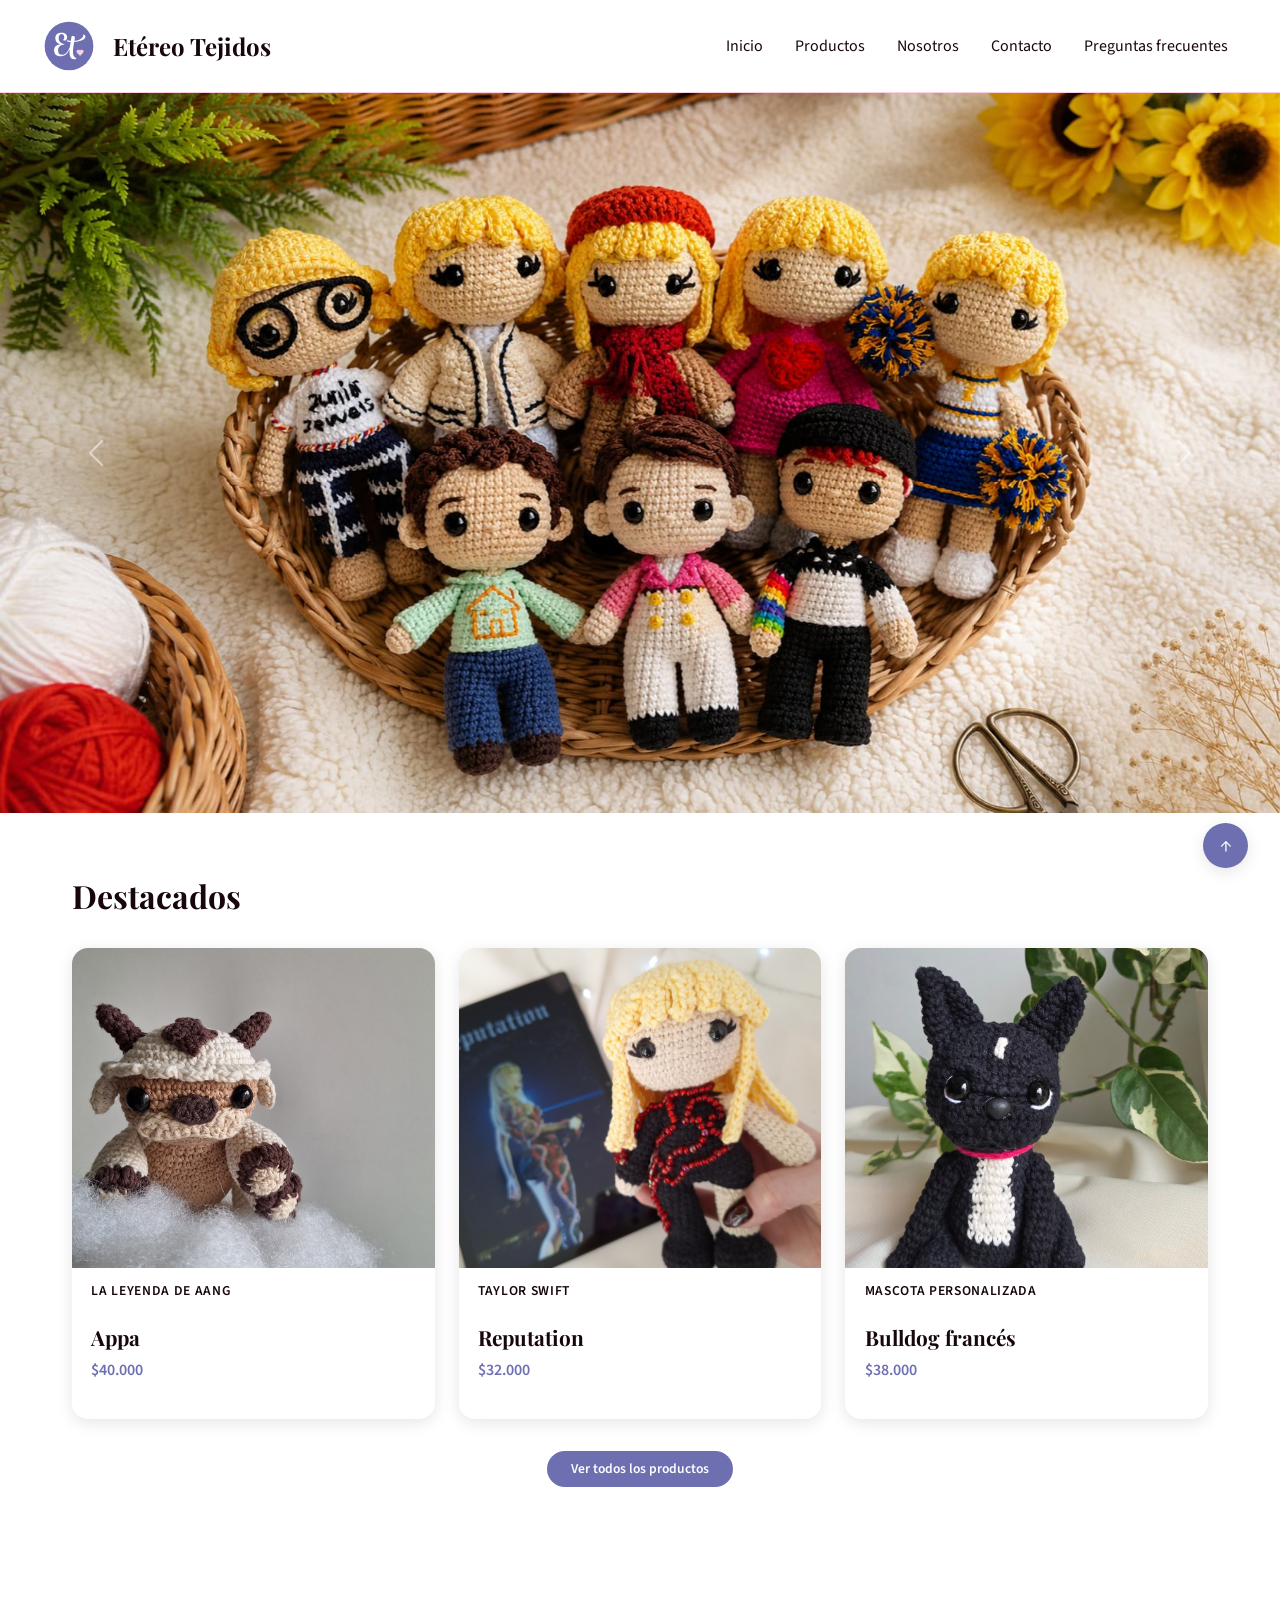
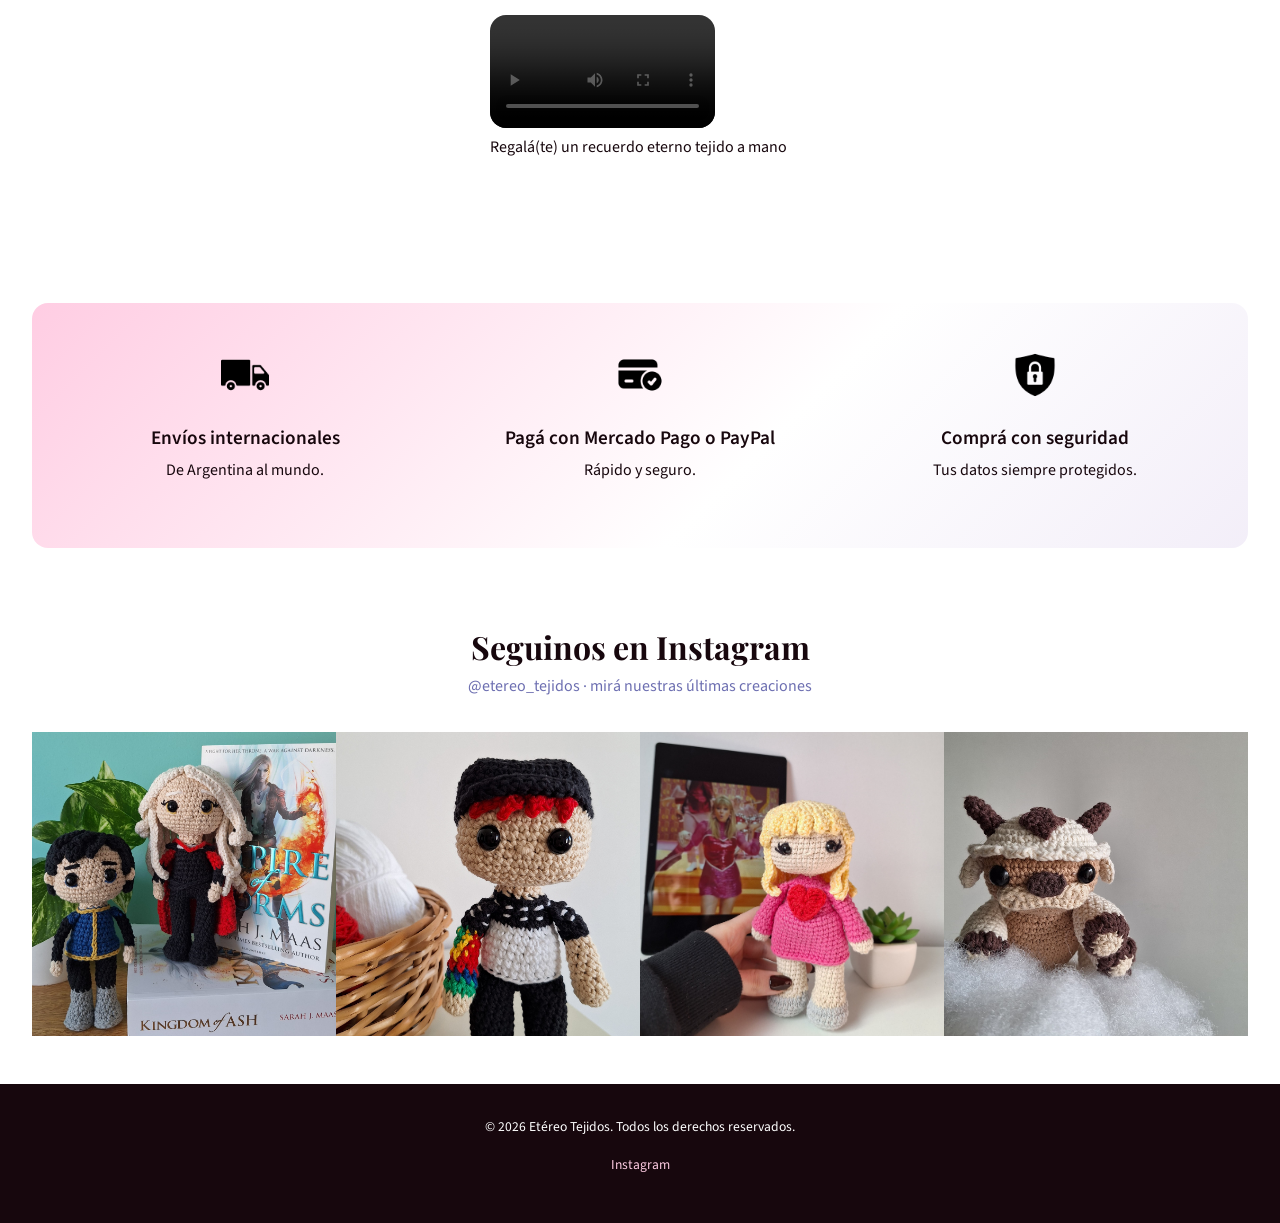
==== index.html @ 9ed5198d "fix: indentacion" ====
<!doctype html>
<html lang="es">
  <head>
    <meta charset="UTF-8" />
    <meta name="viewport" content="width=device-width, initial-scale=1.0" />
    <title>Etéreo Tejidos</title>
    <link rel="icon" type="image/svg+xml" href="assets/img/logo.svg" />
    <link
      href="https://cdn.jsdelivr.net/npm/bootstrap@5.3.3/dist/css/bootstrap.min.css"
      rel="stylesheet"
    />
    <link href="https://unpkg.com/aos@2.3.1/dist/aos.css" rel="stylesheet" />
    <link rel="stylesheet" href="styles/styles.css" />
  </head>

  <body>
    <header>
      <nav class="navbar navbar-expand-lg nav-etereo">
        <div class="container-fluid">
          <a class="navbar-brand" href="index.html">
            <img
              src="assets/img/logo.svg"
              alt="Logo Etéreo Tejidos"
              height="50"
            />
            Etéreo Tejidos
          </a>
          <button
            class="navbar-toggler"
            type="button"
            data-bs-toggle="collapse"
            data-bs-target="#navbarMenu"
          >
            <span class="navbar-toggler-icon"></span>
          </button>
          <div class="collapse navbar-collapse" id="navbarMenu">
            <ul class="navbar-nav ms-auto">
              <li class="nav-item">
                <a class="nav-link" href="../index.html">Inicio</a>
              </li>
              <li class="nav-item">
                <a class="nav-link" href="pages/productos.html">Productos</a>
              </li>
              <li class="nav-item">
                <a class="nav-link" href="pages/about.html">Nosotros</a>
              </li>
              <li class="nav-item">
                <a class="nav-link" href="pages/contacto.html">Contacto</a>
              </li>
              <li class="nav-item">
                <a class="nav-link" href="pages/faq.html"
                  >Preguntas frecuentes</a
                >
              </li>
            </ul>
          </div>
        </div>
      </nav>
    </header>

    <main>
      <section class="hero">
        <div id="carouselHero" class="carousel slide" data-bs-ride="carousel">
          <div class="carousel-inner">
            <div class="carousel-item active">
              <img
                src="assets/img/hero.jpg"
                class="d-block w-100"
                alt="Amigurumis tejidos a crochet de Etéreo Tejidos"
              />
            </div>
            <div class="carousel-item">
              <img
                src="assets/img/hero2.jpg"
                class="d-block w-100"
                alt="Colección de amigurumis de Etéreo Tejidos"
              />
            </div>
          </div>
          <button
            class="carousel-control-prev"
            type="button"
            data-bs-target="#carouselHero"
            data-bs-slide="prev"
          >
            <span class="carousel-control-prev-icon"></span>
          </button>
          <button
            class="carousel-control-next"
            type="button"
            data-bs-target="#carouselHero"
            data-bs-slide="next"
          >
            <span class="carousel-control-next-icon"></span>
          </button>
        </div>
      </section>

      <section class="con-contenedor">
        <div class="contenedor">
          <article>
            <h2 class="titulo-destacados">Destacados</h2>
            <div class="productos-destacados">
              <article
                class="etereo-card"
                data-aos="fade-up"
                data-aos-delay="0"
              >
                <figure>
                  <img src="assets/img/producto-1.jpg" alt="Appa producto 1" />
                  <figcaption>La leyenda de Aang</figcaption>
                </figure>
                <div class="card-info">
                  <h4>Appa</h4>
                  <p class="precio">$40.000</p>
                </div>
              </article>

              <article
                class="etereo-card"
                data-aos="fade-up"
                data-aos-delay="100"
              >
                <figure>
                  <img
                    src="assets/img/producto-2.jpg"
                    alt="Taylor Swift Reputation producto 2"
                  />
                  <figcaption>Taylor Swift</figcaption>
                </figure>
                <div class="card-info">
                  <h4>Reputation</h4>
                  <p class="precio">$32.000</p>
                </div>
              </article>

              <article
                class="etereo-card"
                data-aos="fade-up"
                data-aos-delay="200"
              >
                <figure>
                  <img
                    src="assets/img/producto-3.jpg"
                    alt="Mascota personalizada producto 3"
                  />
                  <figcaption>Mascota personalizada</figcaption>
                </figure>
                <div class="card-info">
                  <h4>Bulldog francés</h4>
                  <p class="precio">$38.000</p>
                </div>
              </article>
            </div>

            <div class="ver-mas">
              <a href="pages/productos.html" class="btn-ver-mas"
                >Ver todos los productos</a
              >
            </div>
          </article>
        </div>
      </section>

      <section class="seccion-video">
        <!-- VIDEO -->
        <div class="contenedor">
          <article>
            <figure>
              <video controls>
                <source src="assets/video/proceso.mp4" type="video/mp4" />
                Tu navegador no soporta la reproducción de video.
              </video>
              <figcaption>
                Regalá(te) un recuerdo eterno tejido a mano
              </figcaption>
            </figure>
          </article>
        </div>
      </section>

      <section>
        <!-- ENVIOS Y MEDIOS DE PAGO -->
        <article class="info-grid">
          <article style="grid-area: envio">
            <figure>
              <img
                src="assets/img/icono-envio.png"
                alt="Ícono de camión de envío"
              />
            </figure>
            <h4>Envíos internacionales</h4>
            <p>De Argentina al mundo.</p>
          </article>

          <article style="grid-area: pago">
            <figure>
              <img
                src="assets/img/icono-pago.png"
                alt="Ícono de tarjeta de crédito"
              />
            </figure>
            <h4>Pagá con Mercado Pago o PayPal</h4>
            <p>Rápido y seguro.</p>
          </article>

          <article style="grid-area: seguridad">
            <figure>
              <img
                src="assets/img/icono-seguridad.png"
                alt="Ícono de candado de seguridad"
              />
            </figure>
            <h4>Comprá con seguridad</h4>
            <p>Tus datos siempre protegidos.</p>
          </article>
        </article>
      </section>

      <section class="seccion-instagram">
        <article>
          <h2>Seguinos en Instagram</h2>
          <p>
            <a
              href="https://www.instagram.com/etereo_tejidos/"
              target="_blank"
              rel="noopener noreferrer"
              >@etereo_tejidos</a
            >
            · mirá nuestras últimas creaciones
          </p>

          <div class="instagram-grid">
            <article>
              <a
                href="https://www.instagram.com/reel/DXNbcDFDBw8/?utm_source=ig_web_copy_link&igsh=NTc4MTIwNjQ2YQ=="
                target="_blank"
                rel="noopener noreferrer"
              >
                <figure>
                  <img
                    src="assets/img/ig-post-1.jpg"
                    alt="Posteo de Instagram de Etéreo Tejidos"
                  />
                </figure>
              </a>
            </article>

            <article>
              <a
                href="https://www.instagram.com/reel/DIkQFXWsaHO/?utm_source=ig_web_copy_link&igsh=NTc4MTIwNjQ2YQ=="
                target="_blank"
                rel="noopener noreferrer"
              >
                <figure>
                  <img
                    src="assets/img/ig-post-2.jpg"
                    alt="Posteo de Instagram de Etéreo Tejidos"
                  />
                </figure>
              </a>
            </article>

            <article>
              <a
                href="https://www.instagram.com/reel/DHWIsgWRXiQ/?utm_source=ig_web_copy_link&igsh=NTc4MTIwNjQ2YQ=="
                target="_blank"
                rel="noopener noreferrer"
              >
                <figure>
                  <img
                    src="assets/img/ig-post-3.jpg"
                    alt="Posteo de Instagram de Etéreo Tejidos"
                  />
                </figure>
              </a>
            </article>

            <article>
              <a
                href="https://www.instagram.com/etereo_tejidos/reel/DDe9l4NRICn/"
                target="_blank"
                rel="noopener noreferrer"
              >
                <figure>
                  <img
                    src="assets/img/ig-post-4.jpg"
                    alt="Posteo de Instagram de Etéreo Tejidos"
                  />
                </figure>
              </a>
            </article>
          </div>
        </article>
      </section>
    </main>

    <footer>
      <p>© 2026 Etéreo Tejidos. Todos los derechos reservados.</p>
      <p>
        <a
          href="https://www.instagram.com/etereo_tejidos/"
          target="_blank"
          rel="noopener noreferrer"
          >Instagram</a
        >
      </p>
    </footer>
    <a href="#" class="btn-top">↑</a>
    <script src="https://cdn.jsdelivr.net/npm/bootstrap@5.3.3/dist/js/bootstrap.bundle.min.js"></script>
    <script src="https://unpkg.com/aos@2.3.1/dist/aos.js"></script>
    <script>
      AOS.init({
        duration: 1000,
        easing: "ease-out-cubic",
        once: true,
        offset: 50,
      });
    </script>
  </body>
</html>
---- styles/styles.css ----
@charset "UTF-8";
@import url("https://fonts.googleapis.com/css2?family=Playfair+Display:ital,wght@0,400;0,700;1,400&display=swap");
@import url("https://fonts.googleapis.com/css2?family=Source+Sans+3:wght@400;600&display=swap");
.contacto-contenido, .about-hero {
  display: flex;
  flex-direction: column;
  gap: 2rem;
  padding: 4rem 2rem;
  background-color: #ffcde3;
}

* {
  margin: 0;
  padding: 0;
  box-sizing: border-box;
}

body {
  font-family: "Source Sans 3", sans-serif;
  font-weight: 400;
  background-color: #ffffff;
  color: #17070d;
  overflow-x: hidden;
}

:root {
  --line-height-base: 1.6;
  --color-primario: #17070d;
  --color-secundario: #6d6fb1;
  --color-acento: #ffcde3;
}

a {
  color: #6d6fb1;
  text-decoration: none;
}
a:hover {
  color: #17070d;
}

section {
  padding: 4rem 2rem;
}

section.con-contenedor {
  padding: 4rem 0;
}

.contenedor {
  max-width: 1200px;
  margin: 0 auto;
  padding: 0 2rem;
}

.seccion-acento {
  background-color: #ffcde3;
}

h1 {
  font-family: "Playfair Display", serif;
  font-weight: 700;
  color: #17070d;
  font-size: 2.5rem;
}

h2 {
  font-family: "Playfair Display", serif;
  font-weight: 700;
  color: #17070d;
  font-size: 2rem;
}

h3 {
  font-family: "Playfair Display", serif;
  font-weight: 700;
  color: #17070d;
  font-size: 1.5rem;
}

h4 {
  font-family: "Source Sans 3", sans-serif;
  font-weight: 600;
  color: #17070d;
  font-size: 1.2rem;
}

p {
  font-family: "Source Sans 3", sans-serif;
  font-weight: 400;
  font-size: 1rem;
  line-height: 1.6;
}

header {
  background-color: #ffffff;
  padding: 0;
  border-bottom: 1px solid #ffcde3;
}

.nav-etereo {
  background-color: #ffffff;
  padding: 1rem 2rem;
}
.nav-etereo a.navbar-brand {
  font-family: "Playfair Display", serif;
  font-weight: 700;
  font-size: 1.5rem;
  color: #17070d;
  display: flex;
  align-items: center;
  gap: 1.2rem;
}
.nav-etereo .nav-link {
  font-family: "Source Sans 3", sans-serif;
  font-size: 1rem;
  color: #17070d;
}
.nav-etereo .nav-link:hover {
  color: #6d6fb1;
}
.nav-etereo .navbar-nav {
  gap: 1rem;
}

.btn-top {
  position: fixed;
  bottom: 2rem;
  right: 2rem;
  background-color: #6d6fb1;
  color: #ffffff;
  width: 45px;
  height: 45px;
  border-radius: 50%;
  display: flex;
  align-items: center;
  justify-content: center;
  font-size: 1.2rem;
  box-shadow: 0 4px 16px rgba(23, 7, 13, 0.1);
  transition: background-color 0.3s ease;
  z-index: 999;
}
.btn-top:hover {
  background-color: #17070d;
  color: #ffffff;
}

footer {
  background-color: #17070d;
  color: #ffffff;
  text-align: center;
  padding: 2rem;
}
footer p {
  color: #ffffff;
  font-size: 0.85rem;
}
footer a {
  color: #ffcde3;
}
footer a:hover {
  color: #ffffff;
}

@keyframes gradienteMovil {
  0% {
    background-position: 0% 50%;
  }
  50% {
    background-position: 100% 50%;
  }
  100% {
    background-position: 0% 50%;
  }
}
.seccion-video {
  display: flex;
  justify-content: center;
  padding: 4rem 2rem;
}
.seccion-video video {
  width: 100%;
  border-radius: 1rem;
}

.info-grid {
  display: grid;
  grid-template-areas: "envio" "pago" "seguridad";
  gap: 2rem;
  text-align: center;
  background: linear-gradient(135deg, #ffcde3 0%, #ffffff 30%, #d4c4e8 100%);
  background-size: 200% 200%;
  animation: gradienteMovil 8s ease infinite;
  padding: 3rem 2rem;
  border-radius: 1rem;
}
.info-grid img {
  width: 48px;
  height: 48px;
  margin-bottom: 0.8rem;
}
.info-grid h4 {
  margin-bottom: 0.5rem;
}

.btn-ver-mas {
  display: inline-block;
  padding: 0.8rem 2rem;
  background-color: #6d6fb1;
  color: #ffffff;
  border-radius: 2rem;
  font-family: "Source Sans 3", sans-serif;
  font-weight: 600;
  text-decoration: none;
  transition: background-color 0.3s ease, transform 0.3s ease;
}
.btn-ver-mas:hover {
  background-color: #17070d;
  color: #ffffff;
  transform: scale(1.05);
}
.btn-ver-mas {
  padding: 0.5rem 1.5rem;
  font-size: 0.85rem;
}

.btn-consulta {
  display: inline-block;
  padding: 0.8rem 2rem;
  background-color: #6d6fb1;
  color: #ffffff;
  border-radius: 2rem;
  font-family: "Source Sans 3", sans-serif;
  font-weight: 600;
  text-decoration: none;
  transition: background-color 0.3s ease, transform 0.3s ease;
}
.btn-consulta:hover {
  background-color: #17070d;
  color: #ffffff;
  transform: scale(1.05);
}
.btn-consulta {
  display: block;
  text-align: center;
  margin-top: 0.8rem;
  padding: 0.5rem 1.2rem;
  font-size: 0.85rem;
}

.btn-instagram {
  display: inline-block;
  padding: 0.8rem 2rem;
  background-color: #6d6fb1;
  color: #ffffff;
  border-radius: 2rem;
  font-family: "Source Sans 3", sans-serif;
  font-weight: 600;
  text-decoration: none;
  transition: background-color 0.3s ease, transform 0.3s ease;
}
.btn-instagram:hover {
  background-color: #17070d;
  color: #ffffff;
  transform: scale(1.05);
}
.btn-instagram {
  padding: 0.8rem 2rem;
}

.etereo-card {
  display: flex;
  flex-direction: column;
  background-color: #ffffff;
  border-radius: 1rem;
  box-shadow: 0 4px 16px rgba(23, 7, 13, 0.1);
  overflow: hidden;
  transition: transform 0.3s ease, box-shadow 0.3s ease;
}
.etereo-card:hover {
  transform: translateY(-4px);
  box-shadow: 0 8px 24px rgba(23, 7, 13, 0.15);
}
.etereo-card:hover .img-hover {
  opacity: 1;
}
.etereo-card:hover .img-principal {
  opacity: 0;
}
.etereo-card img {
  width: 100%;
  height: 220px;
  object-fit: cover;
  display: block;
}
.etereo-card figcaption {
  font-size: 0.85rem;
  color: #17070d;
  font-weight: 600;
  text-transform: uppercase;
  letter-spacing: 0.05em;
  padding: 0.8rem 1.2rem 0 1.2rem;
  margin-bottom: 0;
}

.card-info {
  padding: 0 1.2rem 1.2rem 1.2rem;
}
.card-info h4 {
  font-family: "Playfair Display", serif;
  font-weight: 700;
  font-size: 1.3rem;
  margin-top: 0.5rem;
  margin-bottom: 0.4rem;
}
.card-info p.descripcion {
  color: #17070d;
  font-weight: 400;
  margin-top: 0.5rem;
}
.card-info p.precio {
  color: #6d6fb1;
  font-weight: 600;
  margin-top: 0.5rem;
}

.card-figura {
  position: relative;
}
.card-figura img {
  width: 100%;
  height: 220px;
  object-fit: cover;
  transition: opacity 0.4s ease;
}
.card-figura .img-hover {
  position: absolute;
  top: 0;
  left: 0;
  opacity: 0;
}

.titulo-destacados {
  color: #17070d;
  margin-bottom: 2rem;
}

.ver-mas {
  text-align: center;
  margin-top: 2rem;
}

.hero {
  padding: 0;
}
.hero .carousel-item img {
  width: 100%;
  height: auto;
  display: block;
}

.seccion-instagram {
  padding: 1rem 2rem 2rem 2rem;
  text-align: center;
  background-color: #ffffff;
}
.seccion-instagram h2 {
  margin-bottom: 0.5rem;
}
.seccion-instagram > article > p {
  color: #6d6fb1;
  margin-bottom: 2rem;
}

.instagram-grid {
  display: grid;
  grid-template-columns: repeat(2, 1fr);
  gap: 0;
  margin-bottom: 0;
  width: 100%;
}
.instagram-grid article figure {
  overflow: hidden;
  border-radius: 0;
}
.instagram-grid article figure img {
  width: 100%;
  aspect-ratio: 1/1;
  object-fit: cover;
  transition: transform 0.3s ease;
}
.instagram-grid article figure img:hover {
  transform: scale(1.05);
}
.instagram-grid a {
  display: block;
}

.productos-categoria .carousel {
  border-radius: 1rem;
  overflow: hidden;
}
.productos-categoria .carousel-item img {
  width: 100%;
  height: auto;
  aspect-ratio: 1/1;
  object-fit: cover;
}

.about-hero > .about-inner {
  max-width: 1200px;
  margin: 0 auto;
  width: 100%;
  display: flex;
  flex-direction: column;
  justify-content: flex-start;
  align-items: stretch;
  gap: 2rem;
}

.about-hero-texto {
  flex: 1;
}
.about-hero-texto h2 {
  margin-bottom: 1rem;
}
.about-hero-texto p {
  margin-bottom: 1rem;
}

.about-hero-imagen {
  width: 100%;
}
.about-hero-imagen img {
  width: 60%;
  margin: 0 auto;
  display: block;
  border-radius: 1rem;
  object-fit: cover;
}
.about-hero-imagen figcaption {
  text-align: center;
  font-style: italic;
  font-size: 0.85rem;
  color: #6d6fb1;
  margin-top: 0.5rem;
}

.about-cta {
  margin-top: 1.5rem;
  padding: 1rem 1.5rem;
  background-color: #ffffff;
  border-radius: 0.5rem;
  font-weight: 600;
  color: #17070d;
  text-align: center;
}

.contacto-contenido > .contacto-inner {
  max-width: 1200px;
  margin: 0 auto;
  width: 100%;
  display: flex;
  flex-direction: column;
  justify-content: flex-start;
  align-items: stretch;
  gap: 2rem;
}

.contacto-info {
  flex: 1;
}
.contacto-info h2 {
  margin-bottom: 1rem;
}
.contacto-info p {
  margin-bottom: 2rem;
  color: #17070d;
}
.contacto-info ul {
  list-style: none;
  display: flex;
  flex-direction: column;
  justify-content: flex-start;
  align-items: stretch;
  gap: 1rem;
}
.contacto-info ul li {
  display: flex;
  flex-direction: row;
  justify-content: flex-start;
  align-items: center;
  gap: 0.8rem;
}
.contacto-info ul li img {
  width: 24px;
  height: 24px;
}

.contacto-form {
  flex: 1;
}
.contacto-form h3 {
  margin-bottom: 1.5rem;
}
.contacto-form label {
  display: block;
  font-size: 0.85rem;
  font-weight: 600;
  letter-spacing: 0.08em;
  text-transform: uppercase;
  color: #17070d;
  margin-bottom: 0.4rem;
  margin-top: 1.2rem;
}
.contacto-form label span {
  font-weight: 400;
  text-transform: none;
  font-size: 0.8rem;
  color: #6d6fb1;
}
.contacto-form input,
.contacto-form textarea {
  width: 100%;
  padding: 0.8rem 1rem;
  border: 1px solid #ffcde3;
  border-radius: 0.5rem;
  font-family: "Source Sans 3", sans-serif;
  font-size: 1rem;
  color: #17070d;
  background-color: #ffffff;
  outline: none;
  transition: border-color 0.3s ease;
}
.contacto-form input:focus,
.contacto-form textarea:focus {
  border-color: #6d6fb1;
}
.contacto-form button {
  margin-top: 1.5rem;
  padding: 0.8rem 2rem;
  background-color: #6d6fb1;
  color: #ffffff;
  border: none;
  border-radius: 2rem;
  font-family: "Source Sans 3", sans-serif;
  font-weight: 600;
  font-size: 1rem;
  cursor: pointer;
  transition: background-color 0.3s ease;
}
.contacto-form button:hover {
  background-color: #17070d;
}

.faq-contenido {
  padding: 4rem 2rem;
  max-width: 800px;
  margin: 0 auto;
}
.faq-contenido h2 {
  margin-bottom: 0.5rem;
}
.faq-contenido > article > p {
  margin-bottom: 2rem;
  color: #17070d;
}

.faq-categoria {
  margin-bottom: 2.5rem;
}
.faq-categoria h3 {
  margin-bottom: 1rem;
  padding-bottom: 0.5rem;
  border-bottom: 1px solid #ffcde3;
}

details {
  border-left: 3px solid #ffcde3;
  padding: 1rem 1.2rem;
  margin-bottom: 0.8rem;
  background-color: #ffffff;
  border-radius: 0 0.5rem 0.5rem 0;
}
details[open] {
  background-color: #fff8fb;
}
details p {
  margin-top: 0.8rem;
  color: #17070d;
  line-height: 1.6;
}
details p + p {
  margin-top: 0.5rem;
}

summary {
  font-family: "Source Sans 3", sans-serif;
  font-weight: 700;
  font-size: 1rem;
  color: #17070d;
  cursor: pointer;
  list-style: none;
  display: flex;
  justify-content: space-between;
  align-items: center;
}
summary::after {
  content: "+";
  font-size: 1.2rem;
  color: #17070d;
  transition: transform 0.3s ease;
}

details[open] summary::after {
  content: "−";
}

.productos-contenido {
  padding: 4rem 2rem;
}
.productos-contenido h2 {
  margin-bottom: 0.5rem;
}
.productos-contenido > article > p {
  margin-bottom: 3rem;
  color: #17070d;
}

.productos-categoria {
  margin-bottom: 3rem;
}
.productos-categoria h3 {
  margin-bottom: 1rem;
  padding-bottom: 0.5rem;
  border-bottom: 1px solid #ffcde3;
}

.productos-grid {
  display: grid;
  grid-template-columns: repeat(2, 1fr);
  gap: 1.5rem;
}

main .productos-intro {
  background-color: #ffcde3;
  padding: 1rem 1.5rem;
  border-radius: 0.5rem;
  box-shadow: 0 4px 16px rgba(23, 7, 13, 0.1);
  margin-bottom: 3rem;
  color: #17070d;
}
main .productos-intro a {
  color: #17070d;
}

.categorias-grid {
  display: grid;
  grid-template-columns: 1fr;
  gap: 3rem;
}

.productos-destacados {
  display: flex;
  flex-direction: column;
  gap: 1.5rem;
  width: 100%;
}
.productos-destacados .etereo-card {
  width: 100%;
}
.productos-destacados .etereo-card img {
  height: 250px;
}

.categorias-grid {
  display: grid;
  grid-template-columns: 1fr;
  gap: 3rem;
}

@media (min-width: 768px) {
  .productos-destacados {
    flex-direction: row;
    flex-wrap: nowrap;
  }
  .productos-destacados .etereo-card {
    flex: 1 1 0;
    width: auto;
  }
  .productos-destacados .etereo-card img {
    height: 280px;
  }
  .info-grid {
    grid-template-areas: "envio pago seguridad";
    grid-template-columns: 1fr 1fr 1fr;
  }
  .about-hero > .about-inner {
    flex-direction: row;
    align-items: center;
  }
  .about-hero-imagen {
    flex: 0 0 30%;
    width: auto;
  }
  .about-hero-imagen img {
    width: 100%;
  }
  .contacto-contenido > .contacto-inner {
    flex-direction: row;
    gap: 4rem;
    align-items: flex-start;
  }
  .seccion-video video {
    width: 75%;
  }
  .productos-grid {
    grid-template-columns: repeat(3, 1fr);
  }
  .categorias-grid {
    grid-template-columns: 1fr 1fr;
  }
}
@media (min-width: 1024px) {
  .instagram-grid {
    grid-template-columns: repeat(4, 1fr);
  }
  .productos-grid {
    grid-template-columns: repeat(4, 1fr);
  }
  .productos-destacados .etereo-card img {
    height: 320px;
  }
  .categorias-grid .carousel {
    max-width: 80%;
    margin: 0 auto;
  }
}

/*# sourceMappingURL=styles.css.map */
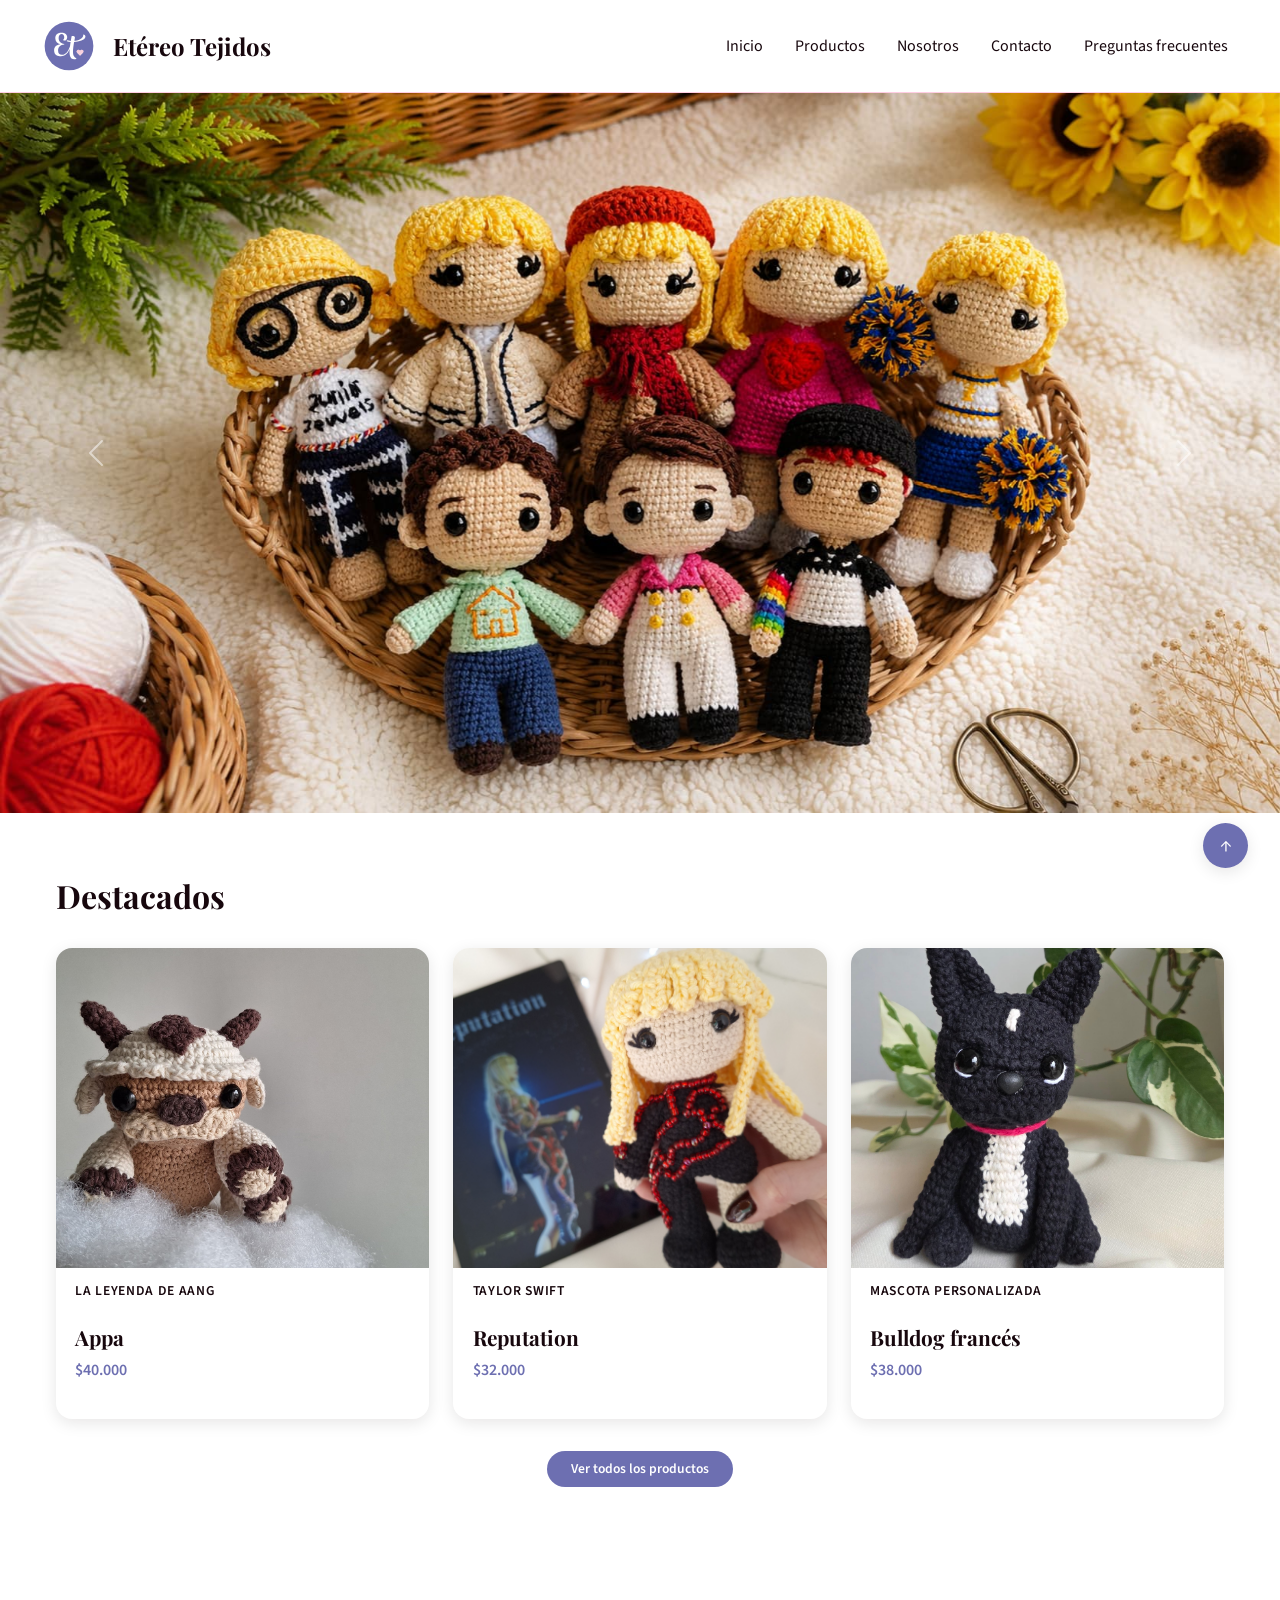
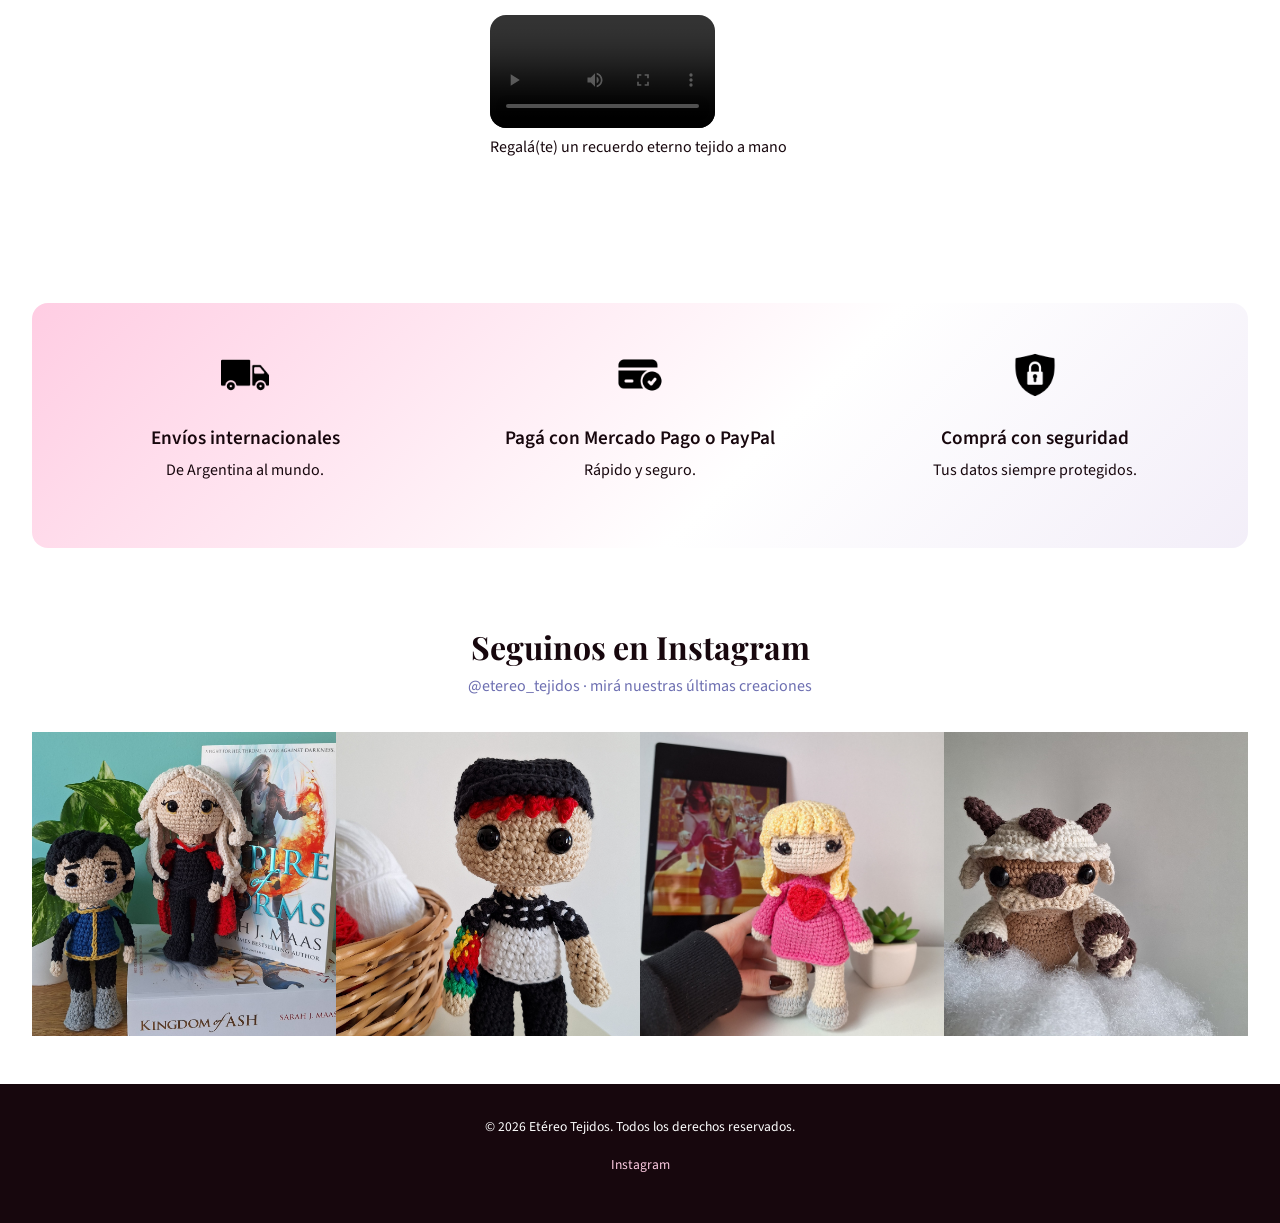
==== commit bef22f65: "modify: nombre descriptivo a imagenes" ====
--- a/index.html
+++ b/index.html
@@ -4,7 +4,9 @@
     <meta charset="UTF-8" />
     <meta name="viewport" content="width=device-width, initial-scale=1.0" />
     <title>Etéreo Tejidos</title>
-    <link rel="icon" type="image/svg+xml" href="assets/img/logo.svg" />
+    <meta name="description" content="Amigurumis tejidos a crochet, únicos y hechos a mano. Personajes, cantantes, mascotas y ramos eternos. Envíos internacionales desde Argentina.">
+    <meta name="keywords" content="amigurumis, crochet, tejidos a mano, amigurumis personalizados, ramos eternos, Etéreo Tejidos, regalos tejidos">
+    <link rel="icon" type="image/svg+xml" href="assets/img/logo-etereo-tejidos.svg" />
     <link
       href="https://cdn.jsdelivr.net/npm/bootstrap@5.3.3/dist/css/bootstrap.min.css"
       rel="stylesheet"
@@ -19,7 +21,7 @@
         <div class="container-fluid">
           <a class="navbar-brand" href="index.html">
             <img
-              src="assets/img/logo.svg"
+              src="assets/img/logo-etereo-tejidos.svg"
               alt="Logo Etéreo Tejidos"
               height="50"
             />
@@ -64,14 +66,14 @@
           <div class="carousel-inner">
             <div class="carousel-item active">
               <img
-                src="assets/img/hero.jpg"
+                src="assets/img/coleccion-de-amigurumis.jpg"
                 class="d-block w-100"
                 alt="Amigurumis tejidos a crochet de Etéreo Tejidos"
               />
             </div>
             <div class="carousel-item">
               <img
-                src="assets/img/hero2.jpg"
+                src="assets/img/coleccion-de-amigurumis-animales.jpg"
                 class="d-block w-100"
                 alt="Colección de amigurumis de Etéreo Tejidos"
               />
@@ -107,7 +109,7 @@
                 data-aos-delay="0"
               >
                 <figure>
-                  <img src="assets/img/producto-1.jpg" alt="Appa producto 1" />
+                  <img src="assets/img/amigurumi-appa-avatar.jpg" alt="Amigurumi-appa-avatar" />
                   <figcaption>La leyenda de Aang</figcaption>
                 </figure>
                 <div class="card-info">
@@ -123,7 +125,7 @@
               >
                 <figure>
                   <img
-                    src="assets/img/producto-2.jpg"
+                    src="assets/img/reputation-taylor-swift.jpg"
                     alt="Taylor Swift Reputation producto 2"
                   />
                   <figcaption>Taylor Swift</figcaption>
@@ -141,7 +143,7 @@
               >
                 <figure>
                   <img
-                    src="assets/img/producto-3.jpg"
+                    src="assets/img/amigurumi-bulldog.jpg"
                     alt="Mascota personalizada producto 3"
                   />
                   <figcaption>Mascota personalizada</figcaption>
@@ -239,7 +241,7 @@
               >
                 <figure>
                   <img
-                    src="assets/img/ig-post-1.jpg"
+                    src="assets/img/amigurumi-trono-de-cristal.jpg"
                     alt="Posteo de Instagram de Etéreo Tejidos"
                   />
                 </figure>
@@ -254,7 +256,7 @@
               >
                 <figure>
                   <img
-                    src="assets/img/ig-post-2.jpg"
+                    src="assets/img/amigurumi-21-pilots.jpg"
                     alt="Posteo de Instagram de Etéreo Tejidos"
                   />
                 </figure>
@@ -269,7 +271,7 @@
               >
                 <figure>
                   <img
-                    src="assets/img/ig-post-3.jpg"
+                    src="assets/img/amigurumi-lover-taylor-swift.jpg"
                     alt="Posteo de Instagram de Etéreo Tejidos"
                   />
                 </figure>
@@ -284,7 +286,7 @@
               >
                 <figure>
                   <img
-                    src="assets/img/ig-post-4.jpg"
+                    src="assets/img/amigurumi-appa-avatar.jpg"
                     alt="Posteo de Instagram de Etéreo Tejidos"
                   />
                 </figure>
--- a/styles/styles.css
+++ b/styles/styles.css
@@ -1,14 +1,6 @@
 @charset "UTF-8";
 @import url("https://fonts.googleapis.com/css2?family=Playfair+Display:ital,wght@0,400;0,700;1,400&display=swap");
 @import url("https://fonts.googleapis.com/css2?family=Source+Sans+3:wght@400;600&display=swap");
-.contacto-contenido, .about-hero {
-  display: flex;
-  flex-direction: column;
-  gap: 2rem;
-  padding: 4rem 2rem;
-  background-color: #ffcde3;
-}
-
 * {
   margin: 0;
   padding: 0;
@@ -49,7 +41,7 @@
 .contenedor {
   max-width: 1200px;
   margin: 0 auto;
-  padding: 0 2rem;
+  padding: 0 1rem;
 }
 
 .seccion-acento {
@@ -202,68 +194,40 @@
   margin-bottom: 0.5rem;
 }
 
-.btn-ver-mas {
+.btn-instagram, .btn-consulta, .btn-ver-mas {
   display: inline-block;
-  padding: 0.8rem 2rem;
-  background-color: #6d6fb1;
-  color: #ffffff;
   border-radius: 2rem;
   font-family: "Source Sans 3", sans-serif;
   font-weight: 600;
   text-decoration: none;
   transition: background-color 0.3s ease, transform 0.3s ease;
-}
-.btn-ver-mas:hover {
+  text-align: center;
+}
+.btn-instagram:hover, .btn-consulta:hover, .btn-ver-mas:hover {
   background-color: #17070d;
   color: #ffffff;
   transform: scale(1.05);
 }
+
 .btn-ver-mas {
+  background-color: #6d6fb1;
+  color: #ffffff;
   padding: 0.5rem 1.5rem;
   font-size: 0.85rem;
 }
 
 .btn-consulta {
-  display: inline-block;
-  padding: 0.8rem 2rem;
   background-color: #6d6fb1;
   color: #ffffff;
-  border-radius: 2rem;
-  font-family: "Source Sans 3", sans-serif;
-  font-weight: 600;
-  text-decoration: none;
-  transition: background-color 0.3s ease, transform 0.3s ease;
-}
-.btn-consulta:hover {
-  background-color: #17070d;
-  color: #ffffff;
-  transform: scale(1.05);
-}
-.btn-consulta {
   display: block;
-  text-align: center;
   margin-top: 0.8rem;
   padding: 0.5rem 1.2rem;
   font-size: 0.85rem;
 }
 
 .btn-instagram {
-  display: inline-block;
-  padding: 0.8rem 2rem;
   background-color: #6d6fb1;
   color: #ffffff;
-  border-radius: 2rem;
-  font-family: "Source Sans 3", sans-serif;
-  font-weight: 600;
-  text-decoration: none;
-  transition: background-color 0.3s ease, transform 0.3s ease;
-}
-.btn-instagram:hover {
-  background-color: #17070d;
-  color: #ffffff;
-  transform: scale(1.05);
-}
-.btn-instagram {
   padding: 0.8rem 2rem;
 }
 
@@ -406,6 +370,13 @@
   object-fit: cover;
 }
 
+.about-hero {
+  display: flex;
+  flex-direction: column;
+  gap: 2rem;
+  padding: 4rem 2rem;
+  background-color: #ffcde3;
+}
 .about-hero > .about-inner {
   max-width: 1200px;
   margin: 0 auto;
@@ -455,6 +426,13 @@
   text-align: center;
 }
 
+.contacto-contenido {
+  display: flex;
+  flex-direction: column;
+  gap: 2rem;
+  padding: 4rem 2rem;
+  background-color: #ffcde3;
+}
 .contacto-contenido > .contacto-inner {
   max-width: 1200px;
   margin: 0 auto;
@@ -552,6 +530,16 @@
   background-color: #17070d;
 }
 
+@keyframes fadeInDetail {
+  from {
+    opacity: 0;
+    transform: translateY(-5px);
+  }
+  to {
+    opacity: 1;
+    transform: translateY(0);
+  }
+}
 .faq-contenido {
   padding: 4rem 2rem;
   max-width: 800px;
@@ -593,6 +581,10 @@
   margin-top: 0.5rem;
 }
 
+details[open] p {
+  animation: fadeInDetail 0.3s ease;
+}
+
 summary {
   font-family: "Source Sans 3", sans-serif;
   font-weight: 700;
@@ -605,18 +597,18 @@
   align-items: center;
 }
 summary::after {
-  content: "+";
-  font-size: 1.2rem;
+  content: "❮";
+  font-size: 0.9rem;
   color: #17070d;
   transition: transform 0.3s ease;
 }
 
 details[open] summary::after {
-  content: "−";
+  transform: rotate(-90deg);
 }
 
 .productos-contenido {
-  padding: 4rem 2rem;
+  padding: 3rem 1rem;
 }
 .productos-contenido h2 {
   margin-bottom: 0.5rem;
@@ -637,7 +629,7 @@
 
 .productos-grid {
   display: grid;
-  grid-template-columns: repeat(2, 1fr);
+  grid-template-columns: 1fr;
   gap: 1.5rem;
 }
 
@@ -678,6 +670,11 @@
   gap: 3rem;
 }
 
+@media (min-width: 480px) {
+  .productos-grid {
+    grid-template-columns: repeat(2, 1fr);
+  }
+}
 @media (min-width: 768px) {
   .productos-destacados {
     flex-direction: row;
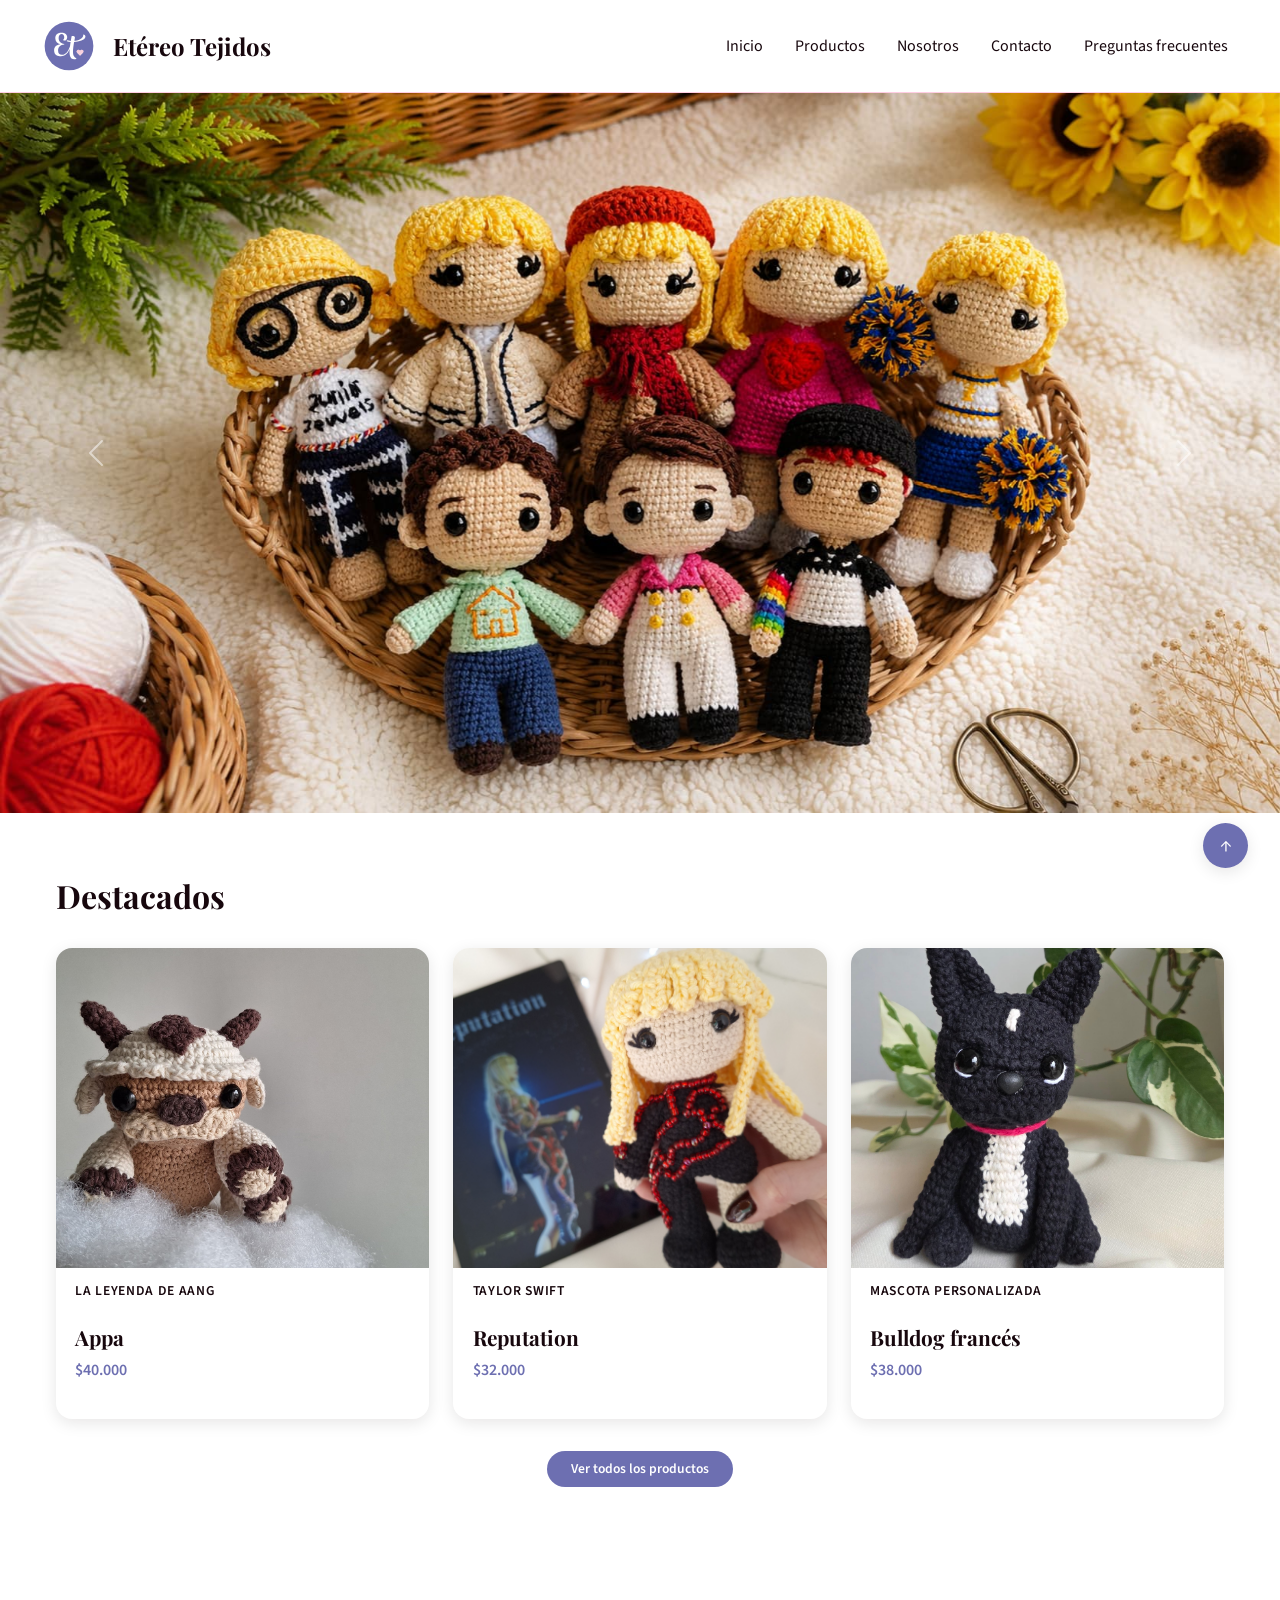
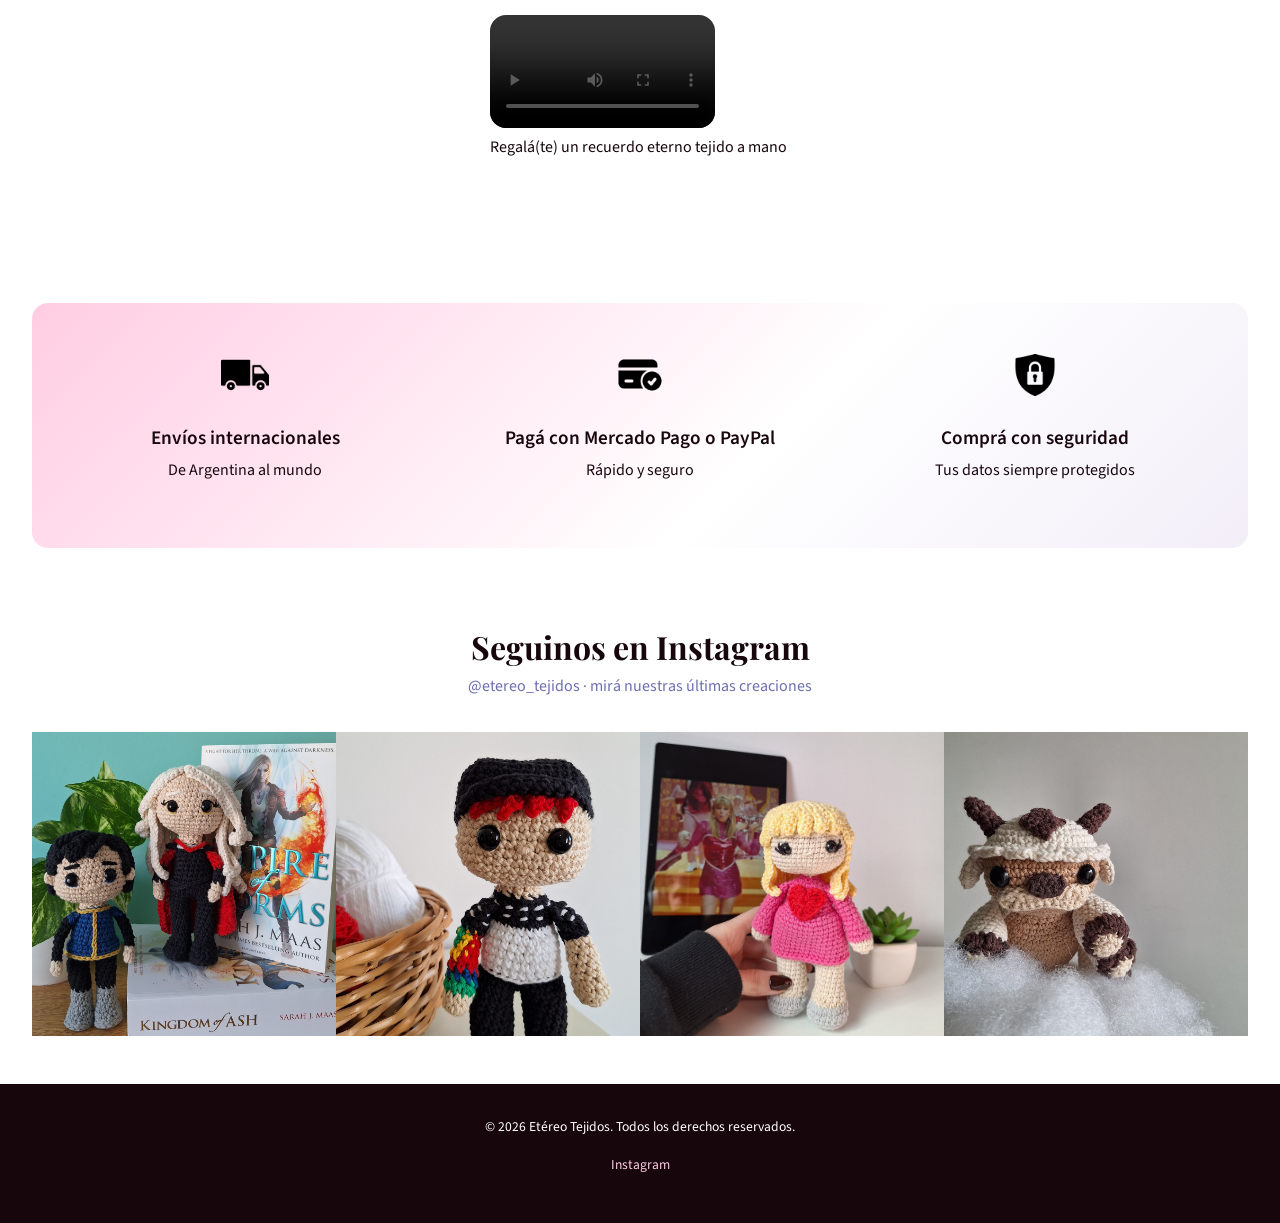
==== commit 8d43b1d6: "add: h1 en pages y agregar styles en linea a scss" ====
--- a/index.html
+++ b/index.html
@@ -4,9 +4,19 @@
     <meta charset="UTF-8" />
     <meta name="viewport" content="width=device-width, initial-scale=1.0" />
     <title>Etéreo Tejidos</title>
-    <meta name="description" content="Amigurumis tejidos a crochet, únicos y hechos a mano. Personajes, cantantes, mascotas y ramos eternos. Envíos internacionales desde Argentina.">
-    <meta name="keywords" content="amigurumis, crochet, tejidos a mano, amigurumis personalizados, ramos eternos, Etéreo Tejidos, regalos tejidos">
-    <link rel="icon" type="image/svg+xml" href="assets/img/logo-etereo-tejidos.svg" />
+    <meta
+      name="description"
+      content="Amigurumis tejidos a crochet, únicos y hechos a mano. Personajes, cantantes, mascotas y ramos eternos. Envíos internacionales desde Argentina."
+    />
+    <meta
+      name="keywords"
+      content="amigurumis, crochet, tejidos a mano, amigurumis personalizados, ramos eternos, Etéreo Tejidos, regalos tejidos"
+    />
+    <link
+      rel="icon"
+      type="image/svg+xml"
+      href="assets/img/logo-etereo-tejidos.svg"
+    />
     <link
       href="https://cdn.jsdelivr.net/npm/bootstrap@5.3.3/dist/css/bootstrap.min.css"
       rel="stylesheet"
@@ -61,6 +71,7 @@
     </header>
 
     <main>
+      <h1 class="visually-hidden">Etéreo Tejidos - Amigurumis tejidos a crochet</h1>
       <section class="hero">
         <div id="carouselHero" class="carousel slide" data-bs-ride="carousel">
           <div class="carousel-inner">
@@ -109,11 +120,14 @@
                 data-aos-delay="0"
               >
                 <figure>
-                  <img src="assets/img/amigurumi-appa-avatar.jpg" alt="Amigurumi-appa-avatar" />
+                  <img
+                    src="assets/img/amigurumi-appa-avatar.jpg"
+                    alt="Amigurumi de Appa, personaje de Avatar La leyenda de Aang, tejido a crochet"
+                  />
                   <figcaption>La leyenda de Aang</figcaption>
                 </figure>
                 <div class="card-info">
-                  <h4>Appa</h4>
+                  <h3>Appa</h3>
                   <p class="precio">$40.000</p>
                 </div>
               </article>
@@ -126,12 +140,12 @@
                 <figure>
                   <img
                     src="assets/img/reputation-taylor-swift.jpg"
-                    alt="Taylor Swift Reputation producto 2"
+                    alt="Amigurumi Reputation inspirado en Taylor Swift"
                   />
                   <figcaption>Taylor Swift</figcaption>
                 </figure>
                 <div class="card-info">
-                  <h4>Reputation</h4>
+                  <h3>Reputation</h3>
                   <p class="precio">$32.000</p>
                 </div>
               </article>
@@ -144,12 +158,12 @@
                 <figure>
                   <img
                     src="assets/img/amigurumi-bulldog.jpg"
-                    alt="Mascota personalizada producto 3"
+                    alt="Amigurumi de bulldog francés, mascota personalizada tejida a crochet"
                   />
                   <figcaption>Mascota personalizada</figcaption>
                 </figure>
                 <div class="card-info">
-                  <h4>Bulldog francés</h4>
+                  <h3>Bulldog francés</h3>
                   <p class="precio">$38.000</p>
                 </div>
               </article>
@@ -184,7 +198,7 @@
       <section>
         <!-- ENVIOS Y MEDIOS DE PAGO -->
         <article class="info-grid">
-          <article style="grid-area: envio">
+          <article class="info-envio">
             <figure>
               <img
                 src="assets/img/icono-envio.png"
@@ -192,10 +206,10 @@
               />
             </figure>
             <h4>Envíos internacionales</h4>
-            <p>De Argentina al mundo.</p>
-          </article>
-
-          <article style="grid-area: pago">
+            <p>De Argentina al mundo</p>
+          </article>
+
+          <article class="info-pago">
             <figure>
               <img
                 src="assets/img/icono-pago.png"
@@ -203,10 +217,10 @@
               />
             </figure>
             <h4>Pagá con Mercado Pago o PayPal</h4>
-            <p>Rápido y seguro.</p>
-          </article>
-
-          <article style="grid-area: seguridad">
+            <p>Rápido y seguro</p>
+          </article>
+
+          <article class="info-seguridad">
             <figure>
               <img
                 src="assets/img/icono-seguridad.png"
@@ -214,7 +228,7 @@
               />
             </figure>
             <h4>Comprá con seguridad</h4>
-            <p>Tus datos siempre protegidos.</p>
+            <p>Tus datos siempre protegidos</p>
           </article>
         </article>
       </section>
@@ -242,7 +256,7 @@
                 <figure>
                   <img
                     src="assets/img/amigurumi-trono-de-cristal.jpg"
-                    alt="Posteo de Instagram de Etéreo Tejidos"
+                    alt="Amigurumis de personajes de libros tejidos a crochet"
                   />
                 </figure>
               </a>
@@ -257,7 +271,7 @@
                 <figure>
                   <img
                     src="assets/img/amigurumi-21-pilots.jpg"
-                    alt="Posteo de Instagram de Etéreo Tejidos"
+                    alt="Amigurumi de personaje con detalles en rojo tejido a mano"
                   />
                 </figure>
               </a>
@@ -272,7 +286,7 @@
                 <figure>
                   <img
                     src="assets/img/amigurumi-lover-taylor-swift.jpg"
-                    alt="Posteo de Instagram de Etéreo Tejidos"
+                    alt="Amigurumi de muñeca con vestido rosa a crochet"
                   />
                 </figure>
               </a>
@@ -287,7 +301,7 @@
                 <figure>
                   <img
                     src="assets/img/amigurumi-appa-avatar.jpg"
-                    alt="Posteo de Instagram de Etéreo Tejidos"
+                    alt="Amigurumi de Appa de Avatar tejido a crochet"
                   />
                 </figure>
               </a>
--- a/styles/styles.css
+++ b/styles/styles.css
@@ -194,6 +194,18 @@
   margin-bottom: 0.5rem;
 }
 
+.info-envio {
+  grid-area: envio;
+}
+
+.info-pago {
+  grid-area: pago;
+}
+
+.info-seguridad {
+  grid-area: seguridad;
+}
+
 .btn-instagram, .btn-consulta, .btn-ver-mas {
   display: inline-block;
   border-radius: 2rem;
@@ -269,6 +281,7 @@
 .card-info {
   padding: 0 1.2rem 1.2rem 1.2rem;
 }
+.card-info h3,
 .card-info h4 {
   font-family: "Playfair Display", serif;
   font-weight: 700;
@@ -339,6 +352,7 @@
   display: grid;
   grid-template-columns: repeat(2, 1fr);
   gap: 0;
+  line-height: 0;
   margin-bottom: 0;
   width: 100%;
 }
@@ -347,6 +361,7 @@
   border-radius: 0;
 }
 .instagram-grid article figure img {
+  display: block;
   width: 100%;
   aspect-ratio: 1/1;
   object-fit: cover;
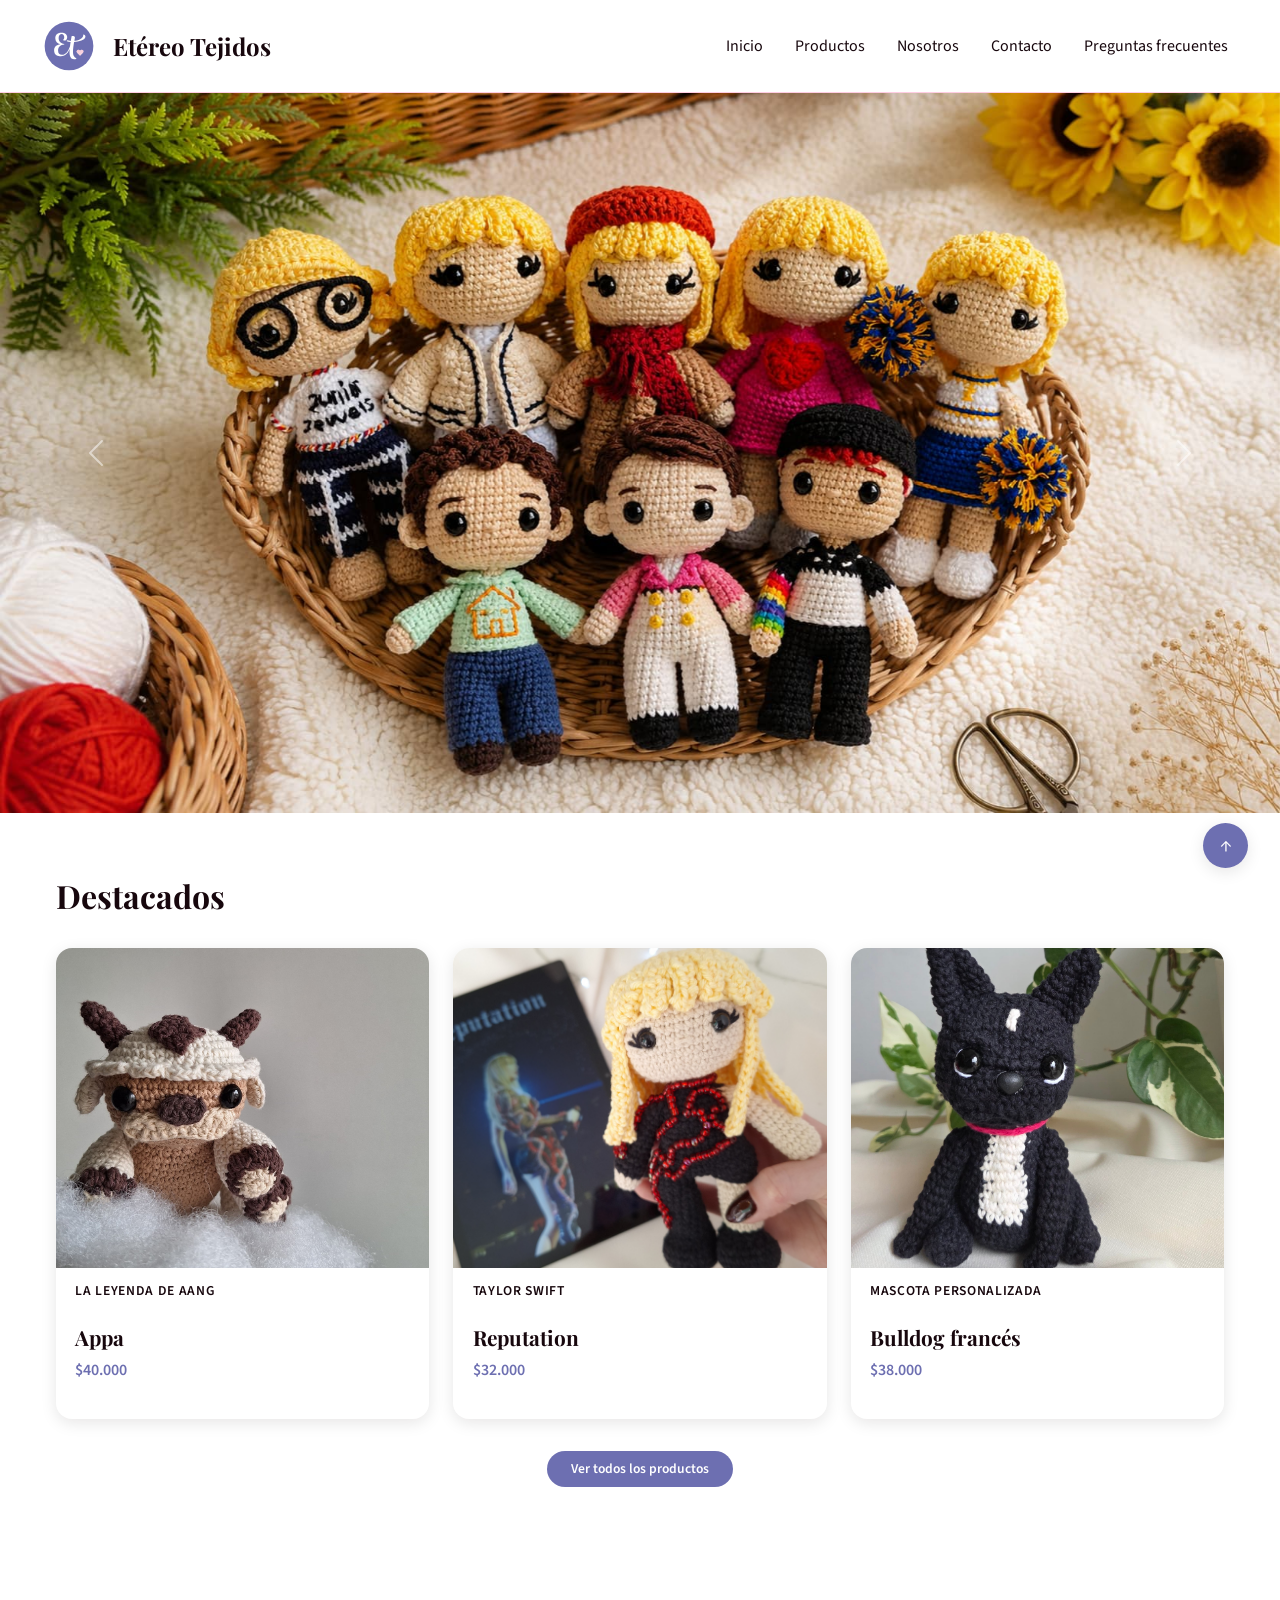
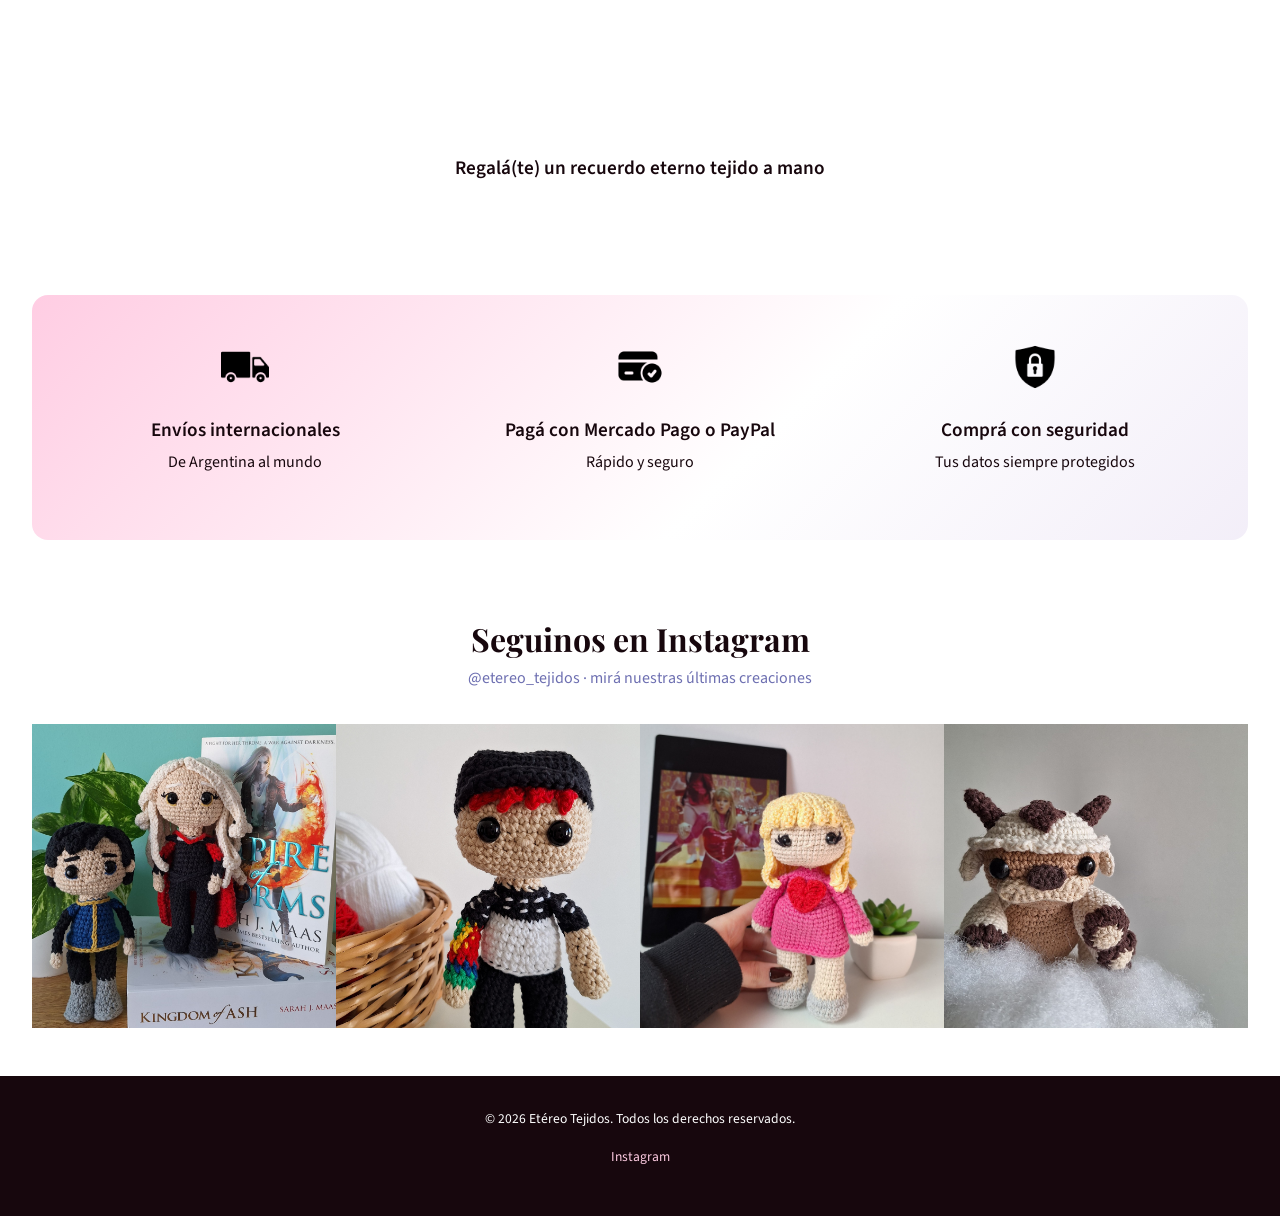
==== commit 6475f8a8: "Agrega videos en index y actualiza estilos" ====
--- a/index.html
+++ b/index.html
@@ -71,7 +71,9 @@
     </header>
 
     <main>
-      <h1 class="visually-hidden">Etéreo Tejidos - Amigurumis tejidos a crochet</h1>
+      <h1 class="visually-hidden">
+        Etéreo Tejidos - Amigurumis tejidos a crochet
+      </h1>
       <section class="hero">
         <div id="carouselHero" class="carousel slide" data-bs-ride="carousel">
           <div class="carousel-inner">
@@ -183,10 +185,22 @@
         <div class="contenedor">
           <article>
             <figure>
-              <video controls>
-                <source src="assets/video/proceso.mp4" type="video/mp4" />
+              <video class="video-vertical" autoplay muted loop playsinline>
+                <source
+                  src="assets/video/showcase-amigurumis-vertical.mp4"
+                  type="video/mp4"
+                />
                 Tu navegador no soporta la reproducción de video.
               </video>
+
+              <video class="video-horizontal" autoplay muted loop playsinline>
+                <source
+                  src="assets/video/showcase-amigurumis-horizontal.mp4"
+                  type="video/mp4"
+                />
+                Tu navegador no soporta la reproducción de video.
+              </video>
+
               <figcaption>
                 Regalá(te) un recuerdo eterno tejido a mano
               </figcaption>
--- a/styles/styles.css
+++ b/styles/styles.css
@@ -167,11 +167,24 @@
 .seccion-video {
   display: flex;
   justify-content: center;
-  padding: 4rem 2rem;
+  padding: 2rem 4rem 2rem;
 }
 .seccion-video video {
-  width: 100%;
+  display: block;
+  width: 100%;
+  margin: 0 auto;
   border-radius: 1rem;
+}
+.seccion-video .video-horizontal {
+  display: none;
+}
+.seccion-video figcaption {
+  text-align: center;
+  padding-top: 2rem;
+  font-family: "Source Sans 3", sans-serif;
+  font-weight: 600;
+  color: #17070d;
+  font-size: 1.2rem;
 }
 
 .info-grid {
@@ -725,6 +738,13 @@
   .seccion-video video {
     width: 75%;
   }
+  .seccion-video .video-vertical {
+    display: none;
+  }
+  .seccion-video .video-horizontal {
+    display: block;
+    width: 75%;
+  }
   .productos-grid {
     grid-template-columns: repeat(3, 1fr);
   }
